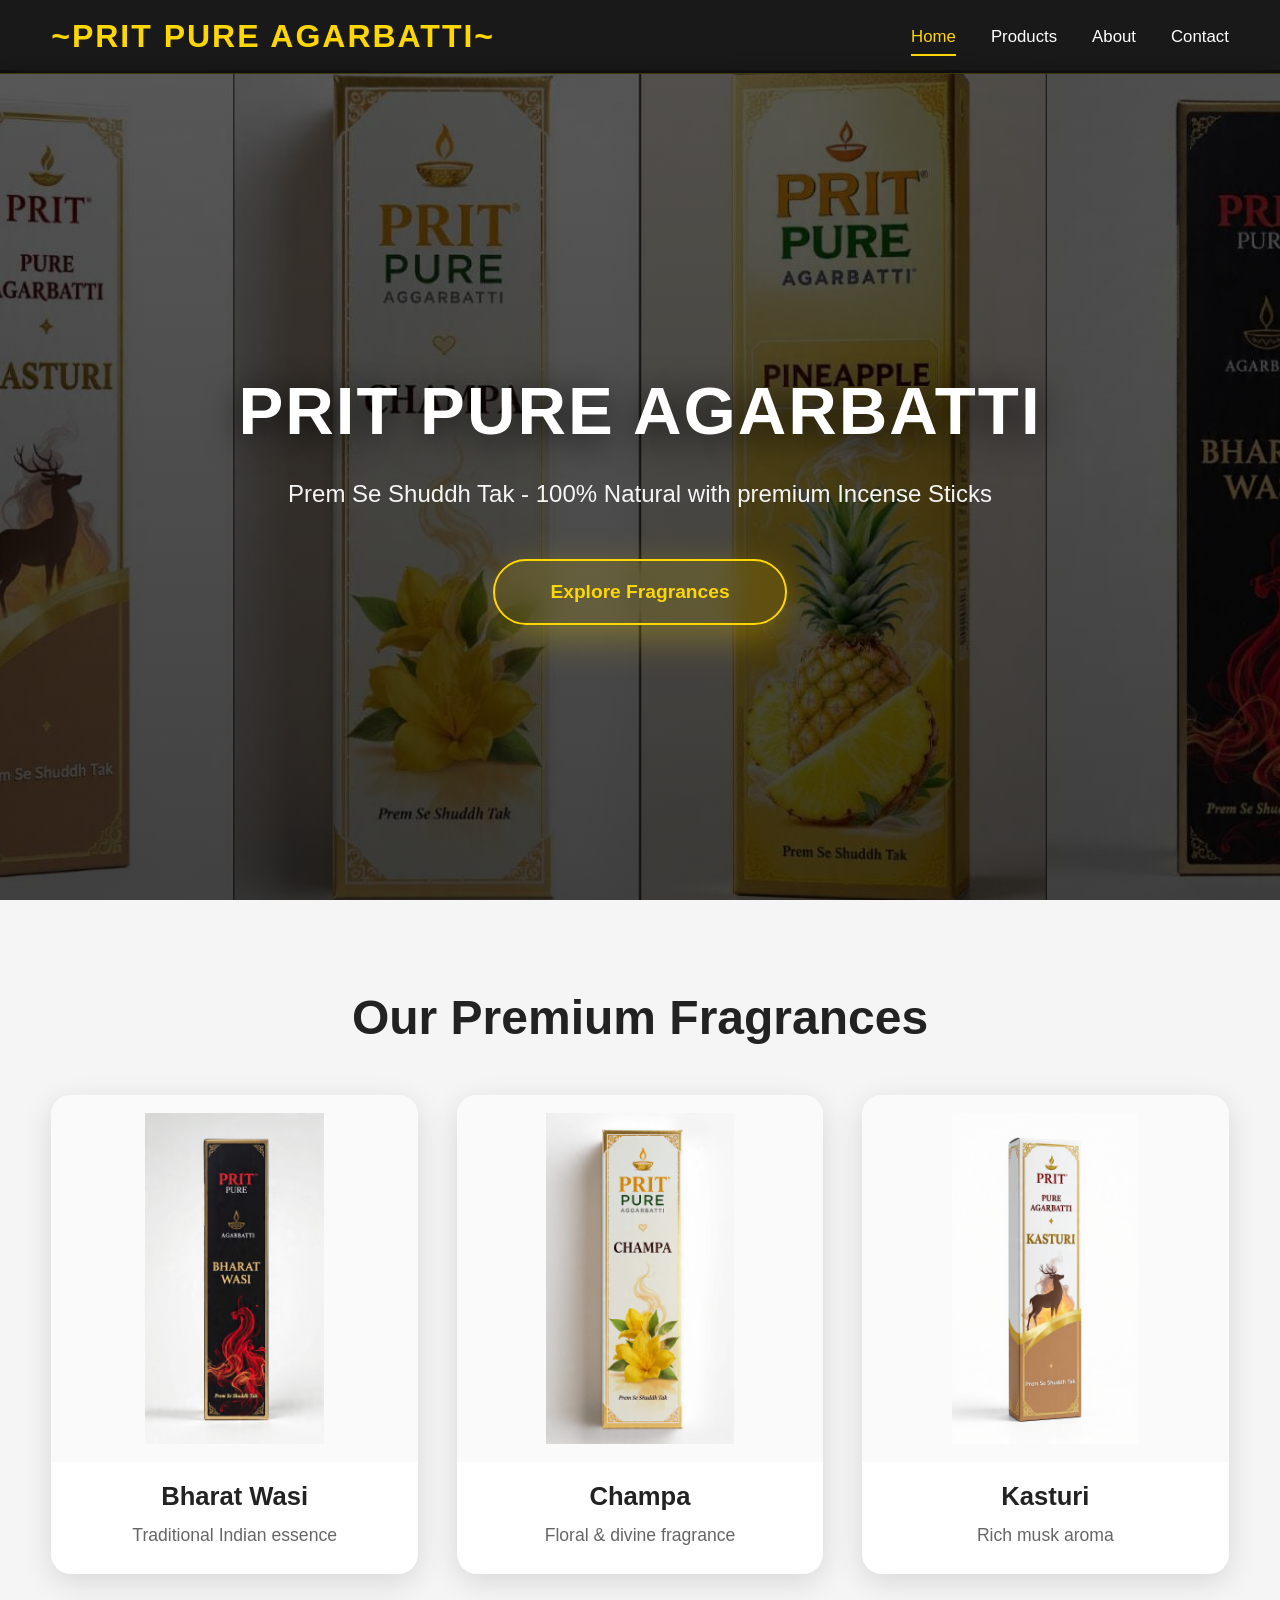
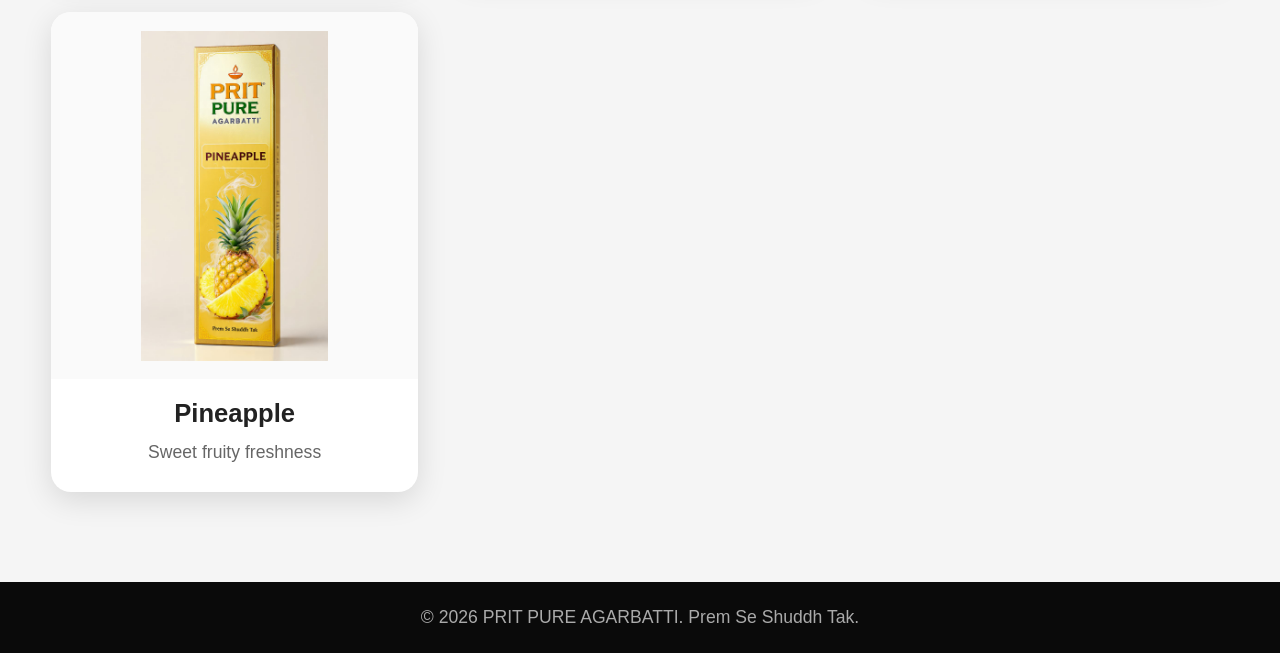
==== index.html @ eb705072 "Add files via upload" ====
<!DOCTYPE html>
<html lang="en">
<head>
    <meta charset="UTF-8">
    <meta name="viewport" content="width=device-width, initial-scale=1.0">
    <title>PRIT PURE AGARBATTI - Home</title>
    <link rel="stylesheet" href="style.css">
</head>
<body>
<!-- <img src="hero.jpg" style="width: 300px;"> -->
    <nav class="navbar">
        <a href="index.html" class="logo">~PRIT PURE AGARBATTI~</a>
        <ul class="nav-links">
            <li><a href="index.html" class="active">Home</a></li>
            <li><a href="products.html">Products</a></li>
            <li><a href="about.html">About</a></li>
            <li><a href="contact.html">Contact</a></li>
        </ul>
    </nav>

    <section class="hero">
        <h1>PRIT PURE AGARBATTI</h1>
        <p>Prem Se Shuddh Tak - 100% Natural with premium Incense Sticks</p>
        <a href="products.html" class="cta-button">Explore Fragrances</a>
    </section>

    <section class="products-section">
        <h2>Our Premium Fragrances</h2>
        <div class="product-grid">
            <div class="product-card">
                <div class="img-box"><img src="bharatwasi.jpg" alt="Bharat Wasi"></div>
                <h3>Bharat Wasi</h3>
                <p>Traditional Indian essence</p>
            </div>
            <div class="product-card">
                <div class="img-box"><img src="champa.jpg" alt="Champa"></div>
                <h3>Champa</h3>
                <p>Floral & divine fragrance</p>
            </div>
            <div class="product-card">
                <div class="img-box"><img src="kasturi.jpg" alt="Kasturi"></div>
                <h3>Kasturi</h3>
                <p>Rich musk aroma</p>
            </div>
            <div class="product-card">
                <div class="img-box"><img src="pineapple.jpg" alt="Pineapple"></div>
                <h3>Pineapple</h3>
                <p>Sweet fruity freshness</p>
            </div>
        </div>
    </section>

    <footer class="footer">
        <p>© 2026 PRIT PURE AGARBATTI. Prem Se Shuddh Tak.</p>
    </footer>

</body>
</html>
---- style.css ----
* { 
    margin: 0; 
    padding: 0; 
    box-sizing: border-box; 
    scroll-behavior: smooth; 
}

body { 
    font-family: 'Segoe UI', Tahoma, Geneva, Verdana, sans-serif; 
    overflow-x: hidden; 
    padding-top: 70px; /* Navbar ke liye space */
}

/* Navbar - Sab page me same */
.navbar {
    position: fixed; 
    top: 0; 
    width: 100%;
    background: rgba(0,0,0,0.9); 
    backdrop-filter: blur(12px);
    padding: 18px 4%; 
    display: flex; 
    justify-content: space-between;
    align-items: center; 
    z-index: 1000; 
    flex-wrap: wrap;
    border-bottom: 1px solid rgba(255,215,0,0.2);
}

.logo { 
    color: #ffd700; 
    font-size: clamp(1.5rem, 4vw, 2rem); 
    font-weight: 700; 
    letter-spacing: 2px; 
    text-decoration: none;
}

.nav-links { 
    list-style: none; 
    display: flex; 
    gap: clamp(15px, 3vw, 35px); 
    flex-wrap: wrap; 
}

.nav-links a { 
    color: white; 
    text-decoration: none; 
    font-weight: 500; 
    font-size: clamp(0.9rem, 2vw, 1.05rem); 
    transition: 0.3s; 
    padding: 8px 0;
}

.nav-links a:hover, 
.nav-links a.active { 
    color: #ffd700; 
    border-bottom: 2px solid #ffd700;
}

/* Page Title - Products/About/Contact page ke liye */
.page-header {
    background: linear-gradient(135deg, #1a1a1a 0%, #333 100%);
    color: white;
    text-align: center;
    padding: 80px 5% 60px;
}

.page-header h1 {
    font-size: clamp(2.5rem, 5vw, 3.5rem);
    margin-bottom: 15px;
}

.page-header p {
    font-size: clamp(1rem, 2.5vw, 1.3rem);
    opacity: 0.8;
}

/* Hero - Sirf Home page */
.hero {
    position: relative; 
    color: white; 
    text-align: center;
    padding: clamp(120px, 15vh, 170px) 5% clamp(100px, 12vh, 150px);
    min-height: calc(100vh - 70px); 
    display: flex; 
    flex-direction: column; 
    justify-content: center; 
    align-items: center; 
    overflow: hidden;
}


.hero::before {
    content: ''; 
    position: absolute; 
    top: 0; 
    left: 0; 
    width: 100%; 
    height: 100%;
    background: linear-gradient(rgba(0,0,0,0.65), rgba(0,0,0,0.75)), url('./hero.jpg');
    background-size: cover;
    background-position: center 45%;
    background-attachment: fixed;
    z-index: -1; 
    transform: scale(1.1);
}












/* 
.hero::before {
    content: ''; 
    position: absolute; 
    top: 0; 
    left: 0; 
    width: 100%; 
    height: 100%;
    background: linear-gradient(rgba(0,0,0,0.65), rgba(0,0,0,0.75)), url('images/hero.jpg');
    background-size: cover;
    background-position: center 45%;
    background-attachment: fixed;
    z-index: -1; 
    transform: scale(1.1);
} */

.hero > * { position: relative; z-index: 1; }
.hero h1 {
    font-size: clamp(2.2rem, 6vw, 4.2rem); 
    font-weight: 700; 
    margin-bottom: 25px;
    text-shadow: 0 6px 35px rgba(0,0,0,0.8); 
    letter-spacing: 2px; 
}

.hero p {
    font-size: clamp(1rem, 2.5vw, 1.5rem); 
    max-width: 750px; 
    margin-bottom: 45px;
    opacity: 0.95; 
    font-weight: 300; 
    line-height: 1.7;
}

.cta-button {
    background: rgba(255, 215, 0, 0.15); 
    backdrop-filter: blur(15px);
    color: #ffd700; 
    border: 2px solid #ffd700;
    padding: clamp(14px, 2.5vw, 20px) clamp(35px, 5vw, 55px);
    border-radius: 50px; 
    text-decoration: none;
    font-size: clamp(1rem, 2.2vw, 1.2rem); 
    font-weight: 600;
    transition: all 0.4s ease; 
    box-shadow: 0 12px 40px rgba(255, 215, 0, 0.3);
    display: inline-block;
}

.cta-button:hover {
    background: rgba(255, 215, 0, 0.3); 
    transform: translateY(-6px) scale(1.05);
    box-shadow: 0 20px 60px rgba(255, 215, 0, 0.6);
}

/* Products Grid - Products page + Home page */
.products-section { 
    padding: clamp(60px, 10vh, 100px) 4%; 
    background: #f5f5f5; 
    text-align: center; 
}

.products-section h2 { 
    font-size: clamp(2rem, 4.5vw, 3rem); 
    margin-bottom: 50px; 
    color: #222; 
}

.product-grid {
    display: grid; 
    grid-template-columns: repeat(auto-fit, minmax(280px, 1fr));
    gap: clamp(25px, 3vw, 40px); 
    max-width: 1350px; 
    margin: 0 auto;
}

.product-card {
    background: white; 
    border-radius: 20px; 
    overflow: hidden;
    box-shadow: 0 8px 30px rgba(0,0,0,0.12); 
    transition: 0.4s ease;
}

.product-card:hover {
    transform: translateY(-12px);
    box-shadow: 0 25px 60px rgba(0,0,0,0.25);
}

.img-box {
    width: 100%; 
    aspect-ratio: 1/1;
    overflow: hidden; 
    background: #fafafa;
    display: flex; 
    align-items: center; 
    justify-content: center;
}

.img-box img {
    width: 90%; 
    height: 90%; 
    object-fit: contain;
    transition: 0.5s;
}

.product-card:hover .img-box img { transform: scale(1.08); }

.product-card h3 {
    padding: 20px 15px 10px; 
    font-size: clamp(1.3rem, 3vw, 1.6rem);
    color: #222; 
    font-weight: 700;
}

.product-card p {
    padding: 0 20px 25px; 
    color: #666; 
    font-size: clamp(1rem, 2.2vw, 1.1rem);
    line-height: 1.6;
}

/* About Page Content */
.about-content {
    padding: clamp(60px, 10vh, 100px) 5%;
    max-width: 1000px;
    margin: 0 auto;
    line-height: 1.9;
}

.about-content h2 {
    font-size: clamp(2rem, 4vw, 2.8rem);
    color: #222;
    margin-bottom: 25px;
    margin-top: 40px;
}

.about-content p {
    font-size: clamp(1.1rem, 2.5vw, 1.25rem);
    color: #555;
    margin-bottom: 20px;
}

.feature-grid {
    display: grid;
    grid-template-columns: repeat(auto-fit, minmax(250px, 1fr));
    gap: 30px;
    margin-top: 50px;
}

.feature-box {
    background: #f8f8f8;
    padding: 35px 25px;
    border-radius: 15px;
    text-align: center;
    border: 2px solid transparent;
    transition: 0.3s;
}

.feature-box:hover {
    border-color: #ffd700;
    transform: translateY(-8px);
}

.feature-box h3 {
    font-size: 1.5rem;
    color: #222;
    margin-bottom: 12px;
}

/* Contact Page */
.contact-section {
    padding: clamp(60px, 10vh, 100px) 5%;
    background: #1a1a1a;
}

.contact-grid {
    display: grid; 
    grid-template-columns: repeat(auto-fit, minmax(250px, 1fr));
    gap: clamp(25px, 3vw, 40px); 
    max-width: 1000px; 
    margin: 0 auto;
}

.contact-card {
    background: rgba(255,215,0,0.08); 
    padding: clamp(30px, 4vw, 40px);
    border-radius: 20px; 
    border: 1px solid rgba(255,215,0,0.2); 
    transition: 0.3s;
    text-align: center;
    color: white;
}

.contact-card:hover { 
    background: rgba(255,215,0,0.15); 
    transform: translateY(-8px); 
}

.contact-card h3 { 
    margin-bottom: 15px; 
    font-size: clamp(1.2rem, 3vw, 1.5rem); 
    color: #ffd700; 
}

.contact-card a, .contact-card p { 
    color: white; 
    text-decoration: none; 
    font-size: clamp(1.1rem, 2.5vw, 1.3rem); 
    font-weight: 500; 
}

/* Footer - Sab page */
.footer { 
    background: #0a0a0a; 
    color: #aaa; 
    text-align: center; 
    padding: 25px; 
    font-size: clamp(0.9rem, 2vw, 1.1rem); 
}

/* Mobile */
@media (max-width: 768px) {
    body { padding-top: 65px; }
    .navbar { padding: 15px 4%; }
    .hero::before { background-attachment: scroll; background-position: center 50%; }
}
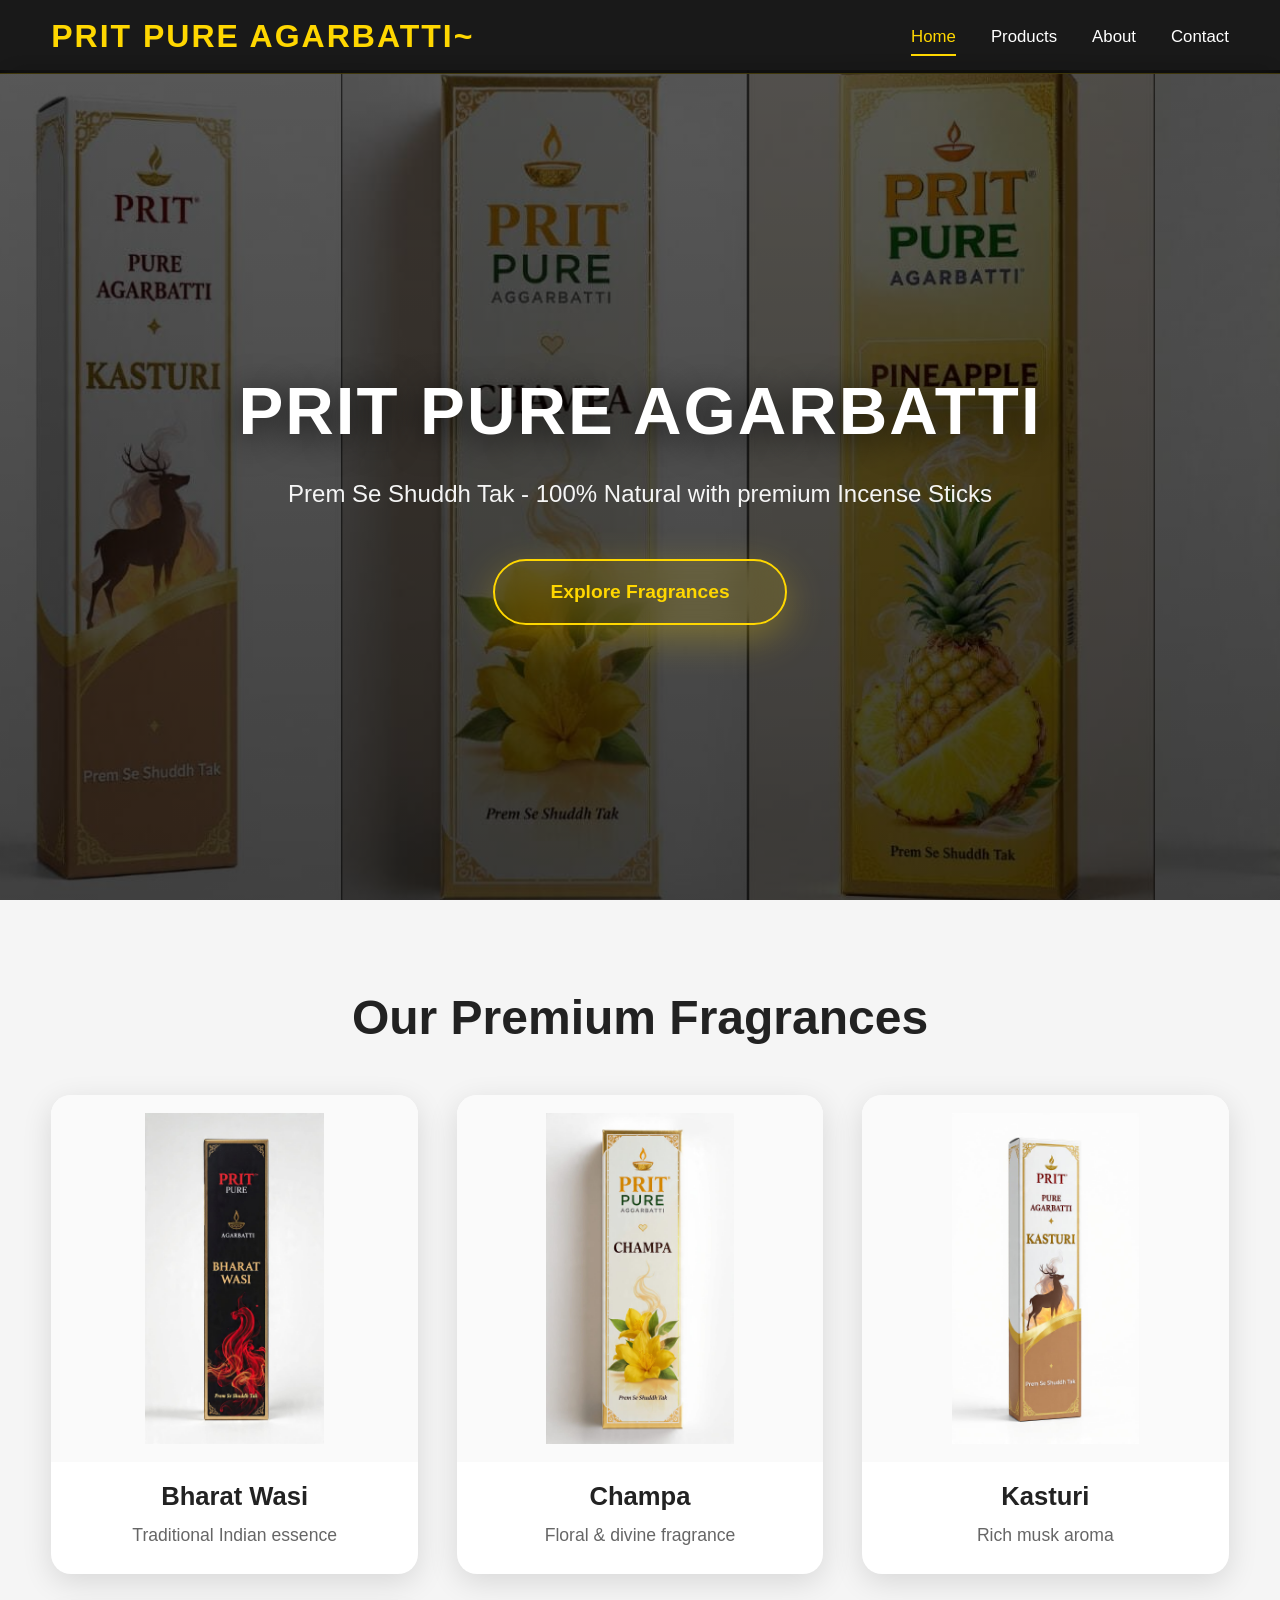
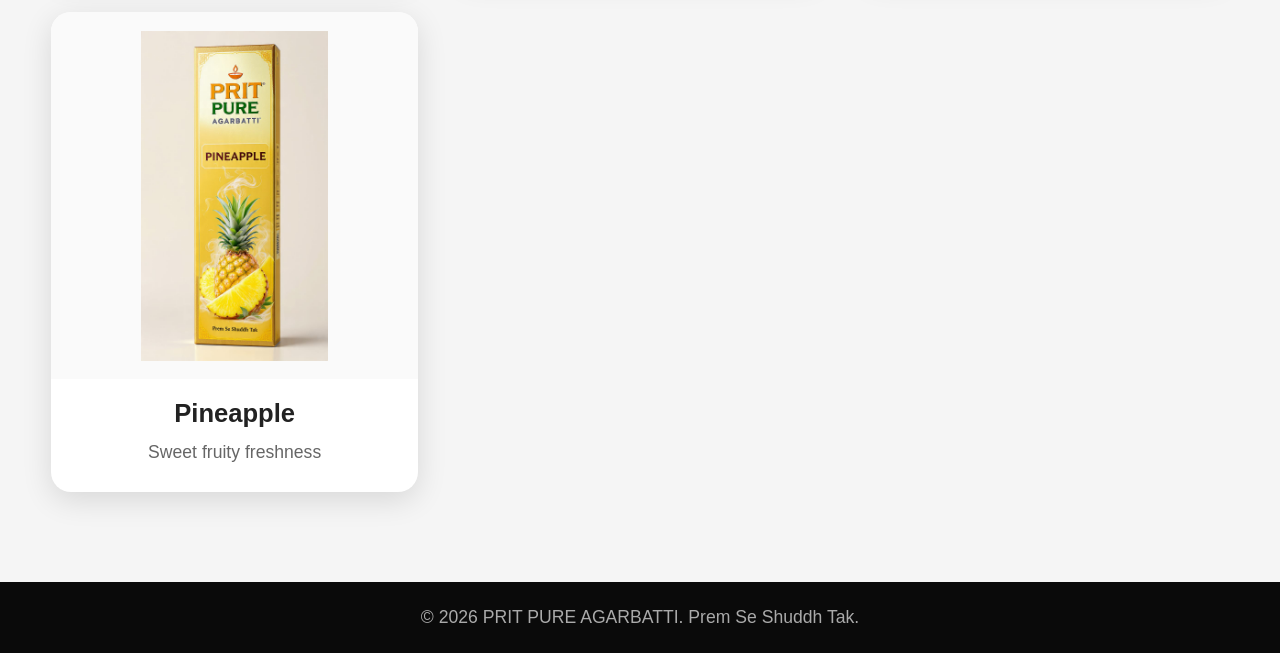
==== commit 5026f2ba: "Update index.html" ====
--- a/index.html
+++ b/index.html
@@ -9,7 +9,7 @@
 <body>
 <!-- <img src="hero.jpg" style="width: 300px;"> -->
     <nav class="navbar">
-        <a href="index.html" class="logo">~PRIT PURE AGARBATTI~</a>
+        <a href="index.html" class="logo">PRIT PURE AGARBATTI~</a>
         <ul class="nav-links">
             <li><a href="index.html" class="active">Home</a></li>
             <li><a href="products.html">Products</a></li>
@@ -55,4 +55,4 @@
     </footer>
 
 </body>
-</html>+</html>
--- a/style.css
+++ b/style.css
@@ -99,12 +99,16 @@
     height: 100%;
     background: linear-gradient(rgba(0,0,0,0.65), rgba(0,0,0,0.75)), url('./hero.jpg');
     background-size: cover;
-    background-position: center 45%;
+    background-position: center top%;
     background-attachment: fixed;
     z-index: -1; 
     transform: scale(1.1);
 }
-
+@media(max-width: 768px){
+    .hero::before{
+        background-attachment: scroll;
+    }
+}
 
 
 
@@ -342,4 +346,4 @@
     body { padding-top: 65px; }
     .navbar { padding: 15px 4%; }
     .hero::before { background-attachment: scroll; background-position: center 50%; }
-}+}
